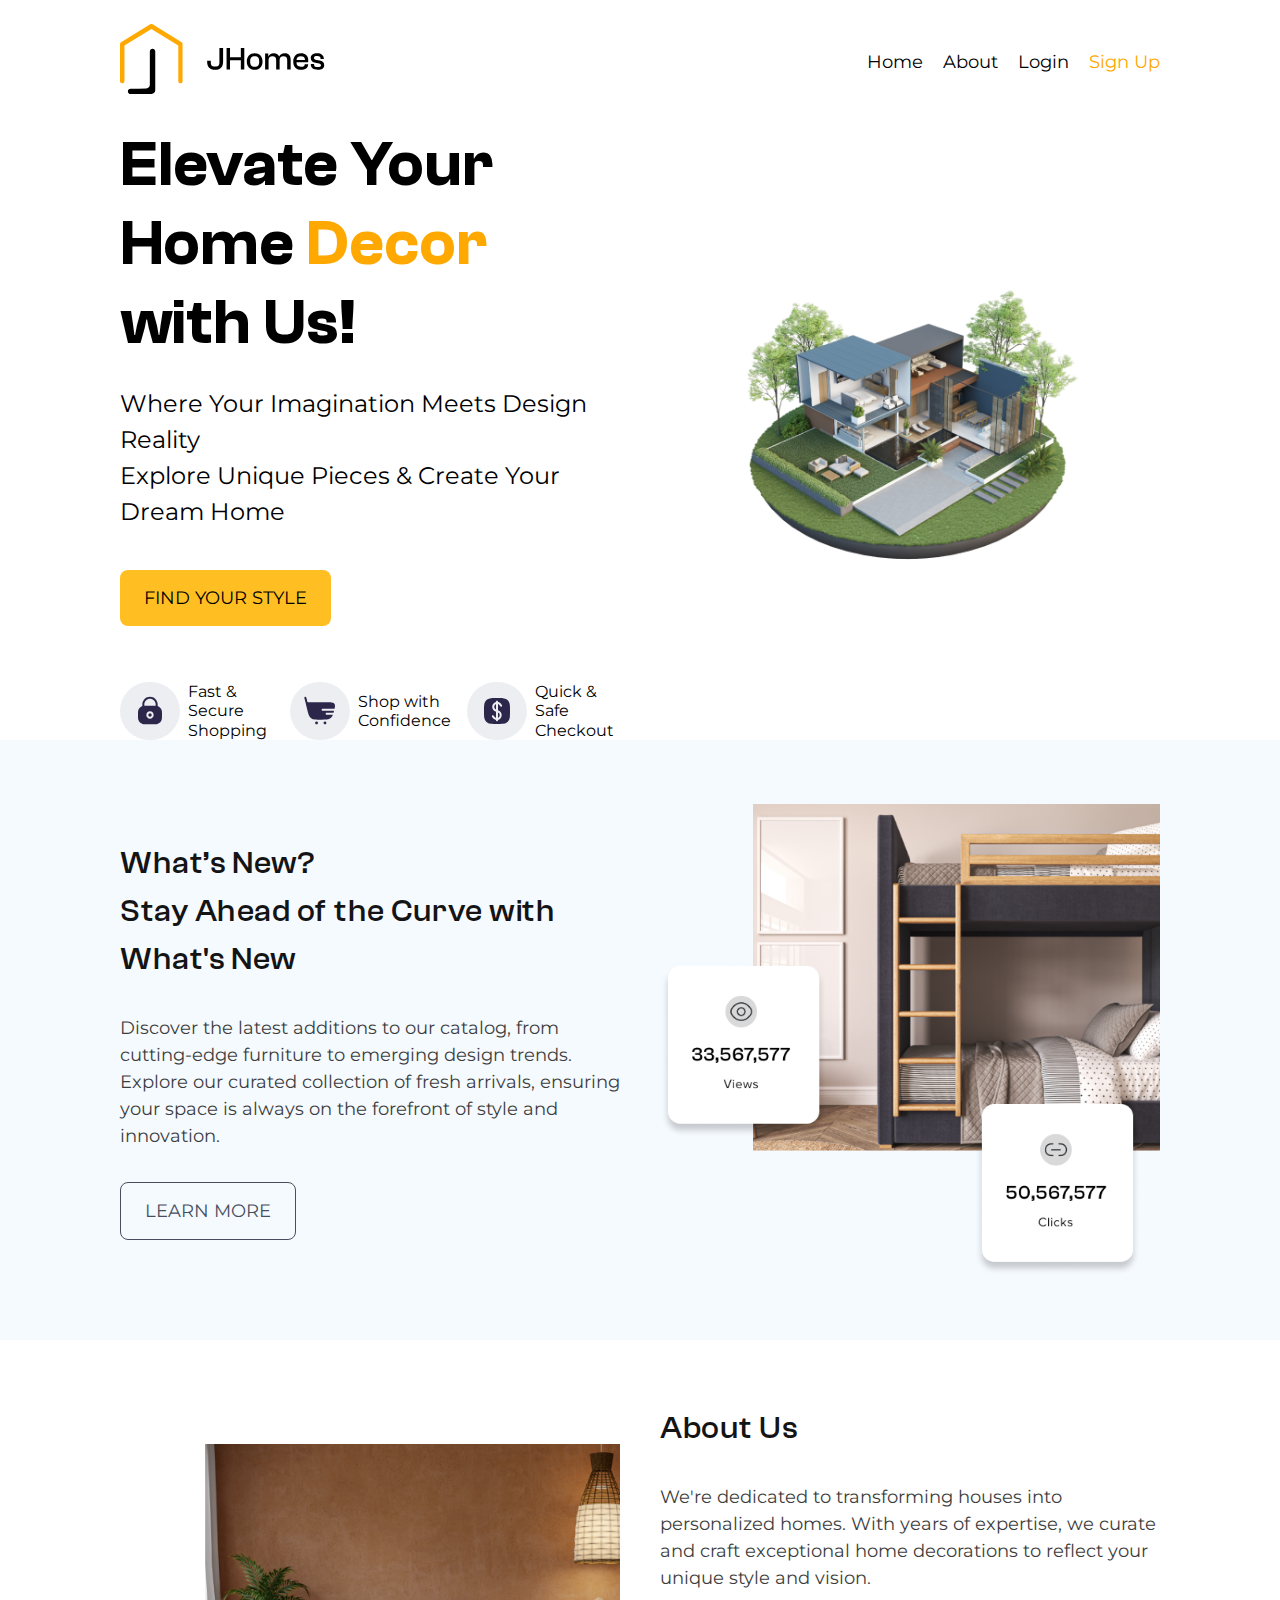
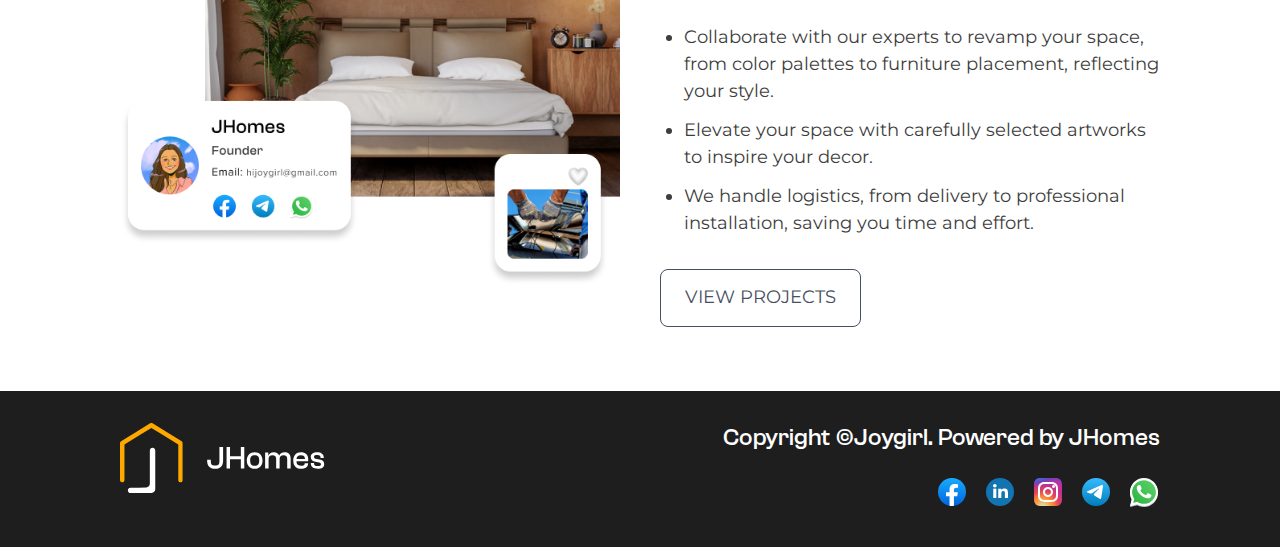
==== index.html @ 0a3f4304 "first commit" ====
<!DOCTYPE html>
<html lang="en">
<head>
  <meta charset="UTF-8">
  <meta name="viewport" content="width=device-width, initial-scale=1.0">
  <title>JHomes</title>
  <link rel="stylesheet" href="fonts/ClashGrotesk/clash-grotesk.css">
  <link rel="preconnect" href="https://fonts.googleapis.com">
  <link rel="preconnect" href="https://fonts.gstatic.com" crossorigin>
  <link href="https://fonts.googleapis.com/css2?family=Montserrat:wght@300;400;500;700&display=swap" rel="stylesheet">
  <link rel="stylesheet" href="styles/reset.css">
  <link rel="stylesheet" href="styles/style.css">
</head>
<body>
  <main>
    <header id="site-header">
      <div>
        <span class="logo">
          <object data="assets/icons/logo_light.svg" type="image/svg+xml"></object>
        </span>
      </div>
      <div id="header_menu">
        <div class="hamburger">
          <span>
            <svg xmlns="http://www.w3.org/2000/svg" width="24" height="24" viewBox="0 0 24 24" fill="none">
              <g id="menu">
              <mask id="mask0_12_203" style="mask-type:alpha" maskUnits="userSpaceOnUse" x="0" y="0" width="24" height="24">
              <rect id="Bounding box" width="24" height="24" fill="#D9D9D9"/>
              </mask>
              <g mask="url(#mask0_12_203)">
              <path id="menu_2" d="M3 18V16H21V18H3ZM3 13V11H21V13H3ZM3 8V6H21V8H3Z" fill="#1C1B1F"/>
              </g>
              </g>
              </svg>
          </span>
        </div>
        <div>
          <nav>
            <a href="#">Home</a>
            <a href="#">About</a>
            <a href="#">Login</a>
            <a href="#">Sign Up</a>
          </nav>
        </div>
      </div>
    </header>
    <div id="container">
      <section id="intro">
        <div>
          <header>
            <h1>Elevate Your Home <span>Decor</span> with Us!</h1>
            <p>Where Your Imagination Meets Design Reality <br /> Explore Unique Pieces & Create Your Dream Home</p>
          </header>
          <div>
            <button class="btn btn-primary">Find Your Style</button>
            <div>
              <div>
                <span>
                    <object data="assets/icons/lock.svg" type="image/svg+xml"></object>
                </span>
                <span>Fast & Secure Shopping</span>
              </div>
              <div>
                <span>
                    <object data="assets/icons/cart.svg" type="image/svg+xml"></object>
                </span>
                <span>Shop with Confidence</span>
              </div>
              <div>
                <span>
                    <object data="assets/icons/dollar.svg" type="image/svg+xml"></object>
                </span>
                <span>Quick & Safe Checkout</span>
              </div>
            </div>
          </div>
        </div>
        <div>
          <img src="./assets/images/hero.png" alt="hero">
        </div>
      </section>
      <section id="feature">
        <div>
          <header>
            <h2>What’s New? <br />  Stay Ahead of the Curve with <br /> What's New</h2>
            <p>Discover the latest additions to our catalog, from cutting-edge furniture to emerging design trends. Explore our curated collection of fresh arrivals, ensuring your space is always on the forefront of style and innovation.</p>
          </header>
          <div>
            <button class="btn btn-secondary">Learn more</button>
          </div>
        </div>
        <div>
          <img src="./assets/images/image_and_links.png" alt="image and links">
        </div>
      </section>
      <section id="about">
        <div>
          <header>
            <h2>About Us</h2>
            <p>We're dedicated to transforming houses into personalized homes. With years of expertise, we curate and craft exceptional home decorations to reflect your unique style and vision.</p>
            <ul>
              <li>Collaborate with our experts to revamp your space, from color palettes to furniture placement, reflecting your style.</li>
              <li>Elevate your space with carefully selected artworks to inspire your decor.</li>
              <li>We handle logistics, from delivery to professional installation, saving you time and effort.</li>
            </ul>
          </header>
          <div>
            <button class="btn btn-secondary">View Projects</button>
          </div>
        </div>
        <div>
          <img src="./assets/images/profile.png" alt="profile">
        </div>
      </section>
    </div>
    <footer id="site-footer">
      <section>
        <header>
          <div>
            <span class="logo">
              <object data="assets/icons/logo_dark.svg" type="image/svg+xml"></object>
            </span>
          </div>
        </header>
        <div>
          <p>Copyright &copy;Joygirl. Powered by JHomes</p>
          <div class="socials">
            <span>
              <object data="assets/icons/facebook.svg" type="image/svg+xml"></object>
            </span>
            <span>
              <object data="assets/icons/linkedin.svg" type="image/svg+xml"></object>
            </span>
            <span>
              <object data="assets/icons/instagram.svg" type="image/svg+xml"></object>
            </span>
            <span>
              <object data="assets/icons/telegram.svg" type="image/svg+xml"></object>
            </span>
            <span>
              <object data="assets/icons/whatsapp.svg" type="image/svg+xml"></object>
            </span>
          </div>
        </div>
      </section>
    </footer>
  </main>
  <script>
    const handleClick = () => {
      console.log("clicked!!")
      if (menu.getAttribute('open') != null) menu.removeAttribute('open')
      else menu.setAttribute("open", '')

    }
    const menu = document.querySelector('#header_menu')
    console.log(menu.querySelector('.hamburger'))
    menu.querySelector('.hamburger').addEventListener("click", handleClick)
  </script>
</body>
</html>
---- fonts/ClashGrotesk/clash-grotesk.css ----
/**
 * @license
 *
 * Font Family: Clash Grotesk
 * Designed by: Indian Type Foundry
 * URL: https://www.fontshare.com/fonts/clash-grotesk
 * © 2023 Indian Type Foundry
 *
 * Font Styles:
 * Clash Grotesk Variable(Variable font)
 * Clash Grotesk Extralight
 * Clash Grotesk Light
 * Clash Grotesk Regular
 * Clash Grotesk Medium
 * Clash Grotesk Semibold
 * Clash Grotesk Bold
 *
*/


/**
* This is a variable font
* You can controll variable axes as shown below:
* font-variation-settings: 'wght' 700.0;
*
* available axes:

* 'wght' (range from 200.0 to 700.0)

*/

@font-face {
  font-family: 'ClashGrotesk-Variable';
  src: url('ClashGrotesk-Variable.woff2') format('woff2'),
       url('ClashGrotesk-Variable.woff') format('woff'),
       url('ClashGrotesk-Variable.ttf') format('truetype');
       font-weight: 200 700;
       font-display: swap;
       font-style: normal;
}


@font-face {
  font-family: 'ClashGrotesk';
  src: url('ClashGrotesk-Extralight.woff2') format('woff2'),
       url('ClashGrotesk-Extralight.woff') format('woff'),
       url('ClashGrotesk-Extralight.ttf') format('truetype');
       font-weight: 200;
       font-display: swap;
       font-style: normal;
}


@font-face {
  font-family: 'ClashGrotesk';
  src: url('ClashGrotesk-Light.woff2') format('woff2'),
       url('ClashGrotesk-Light.woff') format('woff'),
       url('ClashGrotesk-Light.ttf') format('truetype');
       font-weight: 300;
       font-display: swap;
       font-style: normal;
}


@font-face {
  font-family: 'ClashGrotesk';
  src: url('ClashGrotesk-Regular.woff2') format('woff2'),
       url('ClashGrotesk-Regular.woff') format('woff'),
       url('ClashGrotesk-Regular.ttf') format('truetype');
       font-weight: 400;
       font-display: swap;
       font-style: normal;
}


@font-face {
  font-family: 'ClashGrotesk';
  src: url('ClashGrotesk-Medium.woff2') format('woff2'),
       url('ClashGrotesk-Medium.woff') format('woff'),
       url('ClashGrotesk-Medium.ttf') format('truetype');
       font-weight: 500;
       font-display: swap;
       font-style: normal;
}


@font-face {
  font-family: 'ClashGrotesk';
  src: url('ClashGrotesk-Semibold.woff2') format('woff2'),
       url('ClashGrotesk-Semibold.woff') format('woff'),
       url('ClashGrotesk-Semibold.ttf') format('truetype');
       font-weight: 600;
       font-display: swap;
       font-style: normal;
}


@font-face {
  font-family: 'ClashGrotesk';
  src: url('ClashGrotesk-Bold.woff2') format('woff2'),
       url('ClashGrotesk-Bold.woff') format('woff'),
       url('ClashGrotesk-Bold.ttf') format('truetype');
       font-weight: 700;
       font-display: swap;
       font-style: normal;
}
---- styles/style.css ----
* {
  padding: 0;
  margin: 0;
  box-sizing: border-box;
}

body {
  font-family: 'Montserrat', sans-serif;
  background-color: var(--clr-light-100);
  color: var(--clr-dark-300)
}

h1, h2, h3, h4, h5, h6 {
  font-family: "ClashGrotesk";
}
h1{
  font-size: 4rem;
  font-style: normal;
  font-weight: 600;
  line-height: normal;
}
h2 {
  font-size: 2rem;
  font-style: normal;
  font-weight: 500;
  line-height: 3rem;
  letter-spacing: 0.03125rem;
  color: var(--clr-dark-200);
}

p {
  font-size: 1.125rem;
  font-style: normal;
  font-weight: 400;
  line-height: 1.6875rem;
  color: var(--clr-text)
}

.btn {
  display: inline-flex;
  text-transform: uppercase;
  padding: 0.90625rem 1.5rem;
  justify-content: center;
  align-items: center;
  gap: 0.625rem;
  border-radius: 0.5rem;
  font-size: 1.125rem;
  cursor: pointer;
}
.btn.btn-primary {
  background-color: var(--clr-primary-100);
  color: var(--clr-dark-300)
}
.btn.btn-secondary {
  border: 1px solid var(--clr-dark-100);
  color: var(--clr-dark-100)
}

:root {
  --clr-primary-100: #FFBF23;
  --clr-primary-200: #FFA800;
  --clr-dark-100: #464E5F;
  --clr-dark-200: #141414;
  --clr-dark-300: #000;
  --clr-light-100: #fff;
  --clr-light-200: #F5FAFF;
  --clr-text: #3D3D3D;
  --page-padding: 7.5rem;
}
#site-header, #site-footer > section , #container > section {
  padding-inline: var(--page-padding);
}


#site-header {
  padding-block: 1.5rem;
  display: flex;
  align-items: center;
  justify-content: space-between;
}
#site-header .hamburger {
  display: none;
}
#site-header > div nav {
  display: inline-flex;
  gap: 1.25rem;
}
#site-header > div nav > a {
  color: var(--clr-dark-300);
  font-size: 1.125rem;
  font-style: normal;
  font-weight: 400;
  line-height: normal;
  text-decoration: none;
}
#site-header > div nav > a:hover {
  text-decoration: underline;
}
#site-header > div nav > a:nth-last-of-type(1) {
  color: var(--clr-primary-200);
}

#container > section {
  display: flex;
  align-items: center;
  width: 100%;
  justify-content: space-between;
  gap: 2.5rem;
}
#container > section > * {
  flex-basis: 100%;
}
#container > section > div:nth-child(2) {
  height: 100%;
  display: flex;
}
#container > section > div:nth-child(2) > img {
  width: 100%;
  height: 100%;
  object-fit: contain;
}
#container > section:nth-child(even) {
  background-color: var(--clr-light-200);
}
#container > section:not(section#intro) {
  padding-block: 4rem;
}
#container > section:not(section#intro):nth-of-type(odd) {
  flex-direction: row-reverse;
}
#container > section:not(section#intro) > div:nth-child(1) {
  display: flex;
  flex-direction: column;
  gap: 2rem;
}
#container > section:not(section#intro) > div:nth-child(1) > header {
  display: flex;
  flex-direction: column;
  gap: 2rem;
}
#container > section:not(section#intro) > div:nth-child(1) > header > p {
  font-style: normal;
  line-height: 1.6875rem;
}


section#intro > div:nth-child(1) {
  display: flex;
  flex-direction: column;
  gap: 2.5rem;
}
section#intro > div:nth-child(1) > header {
  display: flex;
  flex-direction: column;
  gap: 1.5rem;
}
section#intro > div:nth-child(1) > header > h1 > span {
  color: var(--clr-primary-200);
}
section#intro > div:nth-child(1) > header > p {
  font-size: 1.5rem;
  font-style: normal;
  line-height: 2.25rem;
  color: var(--clr-dark-300)
}
section#intro > div:nth-child(1) > div {
  display: flex;
  flex-direction: column;
  gap: 3.5rem;
}
section#intro > div:nth-child(1) > div > button {
  align-self: flex-start;
}
section#intro > div:nth-child(1) > div > div {
  display: flex;
  gap: 1rem;
  align-items: center;
}
section#intro > div:nth-child(1) > div > div > div {
  display: inline-flex;
  align-items: center;
  gap: .5rem;
  flex-basis: 100%;
  font-size: 1rem;
  line-height: 1.2rem;
}
section#intro > div:nth-child(1) > div > div > div > span:nth-child(1) {
  display: inline-flex;
  padding: 0.8125rem 0.875rem;
  box-sizing: content-box;
  width: 2rem;
  height: 2rem;
  border-radius: 2rem;
  background: rgba(56, 71, 109, 0.09);
}

section#about > div:nth-child(1) > header > ul {
  display: flex;
  gap: .75rem;
  flex-direction: column;
  margin-left: 1.5rem;
  color: var(--clr-text);
  font-size: 1.125rem;
  font-style: normal;
  line-height: 1.6875rem;
}

#site-footer {
  background: #1E1E1E;
  padding-block: 2rem;
}
#site-footer p {
  color: var(--clr-light-100);
  font-family: "ClashGrotesk";
  font-size: 1.5rem;
  font-style: normal;
  font-weight: 500;
  line-height: normal;
}

#site-footer > section {
  display: flex;
  justify-content: space-between;
  gap: 1rem;
}

#site-footer > section > div {
  display: inline-flex;
  flex-direction: column;
  align-items: flex-end;
  gap: 1.5rem;
}
#site-footer > section > div > div {
  display: inline-flex;
  gap: 1rem;
}

@media screen and (max-width: 1024px) {
  :root {
    --page-padding: 4rem
  }
}
@media screen and (max-width: 768px) {
  .logo {
    width: 8rem;
    display: inline-flex;
  }
  .logo > object {
    object-fit: contain;
    width: 100%
  }
  :root {
    --page-padding: 2rem
  }
  #container > section {
    flex-direction: column !important;
  }
  #site-footer > section {
    flex-direction: column;
  }
  #site-footer > section > div {
    align-items: flex-start;
    gap: 1.5rem;
  }
}
@media screen and (max-width: 500px) {
  .logo {
    width: 6rem;
  }
  h1 {
    font-size: 2rem
  }
  h2 {
    font-size: 1.5rem;
    line-height: 2.25rem;
  }
  p {
    font-size: 1rem;
  }
  .btn {
    width: 100%
  }
  :root {
    --page-padding: 1.25rem
  }
  #site-header {
    padding-block: 1rem;
    position: relative;
  }
  #site-header .hamburger {
    display: block;
  }
  #site-header > #header_menu > div:nth-child(2) {
    /* bottom: 0; */
    right: .5rem;
    left: .5rem;
    position: absolute;
    display: none;
    /* translate: 0 100%; */
    background-color: var(--clr-light-100);
    padding: 1rem;
    border: 1px solid var(--clr-dark-100);
    border-radius: .5rem;
    margin-top: 1rem;
    box-shadow: 10px 10px 100px var(--clr-dark-100);
    transition: color 600ms 0 linear;
    text-align: center;
  }
  #site-header > #header_menu > div:nth-child(2) > nav {
    flex-direction: column;
  }
  #site-header > #header_menu[open] > div:nth-child(2) {
    display: block;
  }

  #site-header > div nav > a {
    font-size: 1rem;
  }



  #container > section {
    gap: 1.5rem;
  }
  #container > section:not(section#intro) {
    padding-block: 2.5rem;
  }
  #container > section:not(section#intro) > div:nth-child(1) {
    gap: 1.5rem;
  }
  #container > section:not(section#intro) > div:nth-child(1) > header {
    gap: 1.5rem;
  }
  #container > section:not(section#intro) > div:nth-child(1) > header > p {
    line-height: inherit;
  }

  section#intro > div:nth-child(1) {
    display: flex;
    flex-direction: column;
    gap: 1.5rem;
  }
  section#intro > div:nth-child(1) > header {
    gap: 1rem;
  }
  section#intro > div:nth-child(1) > header > p {
    font-size: inherit;
    line-height: inherit
  }
  section#intro > div:nth-child(1) > div {
    gap: 1.5rem;
  }
  section#intro > div:nth-child(1) > div > button {
    align-self: stretch;
  }
  section#intro > div:nth-child(1) > div > div > div {
    font-size: 0.5rem;
    line-height: 0.6rem;
  }
  section#intro > div:nth-child(1) > div > div > div > span:nth-child(1) {
    padding: .5rem;
    width: 1.25rem;
    height: 1.25rem;
  }
  section#intro > div:nth-child(2) {
    width: 100%;
  }
  section#intro > div:nth-child(2) > img {
    height: 17.875rem;
    object-fit: cover;
  }

  section#about > div:nth-child(1) > header > ul {
    gap: .5rem;
    font-size: 1rem;
    line-height: 1.5em;
  }

  #site-footer p {
    font-size: .75rem;
  }
  #site-footer > section {
    align-items: center;
    gap: 2rem;
  }
  #site-footer > section > div {
    align-items: center;
    gap: 1rem;
  }
  #site-footer > section > div > div {
    gap: .5rem;
  }
}
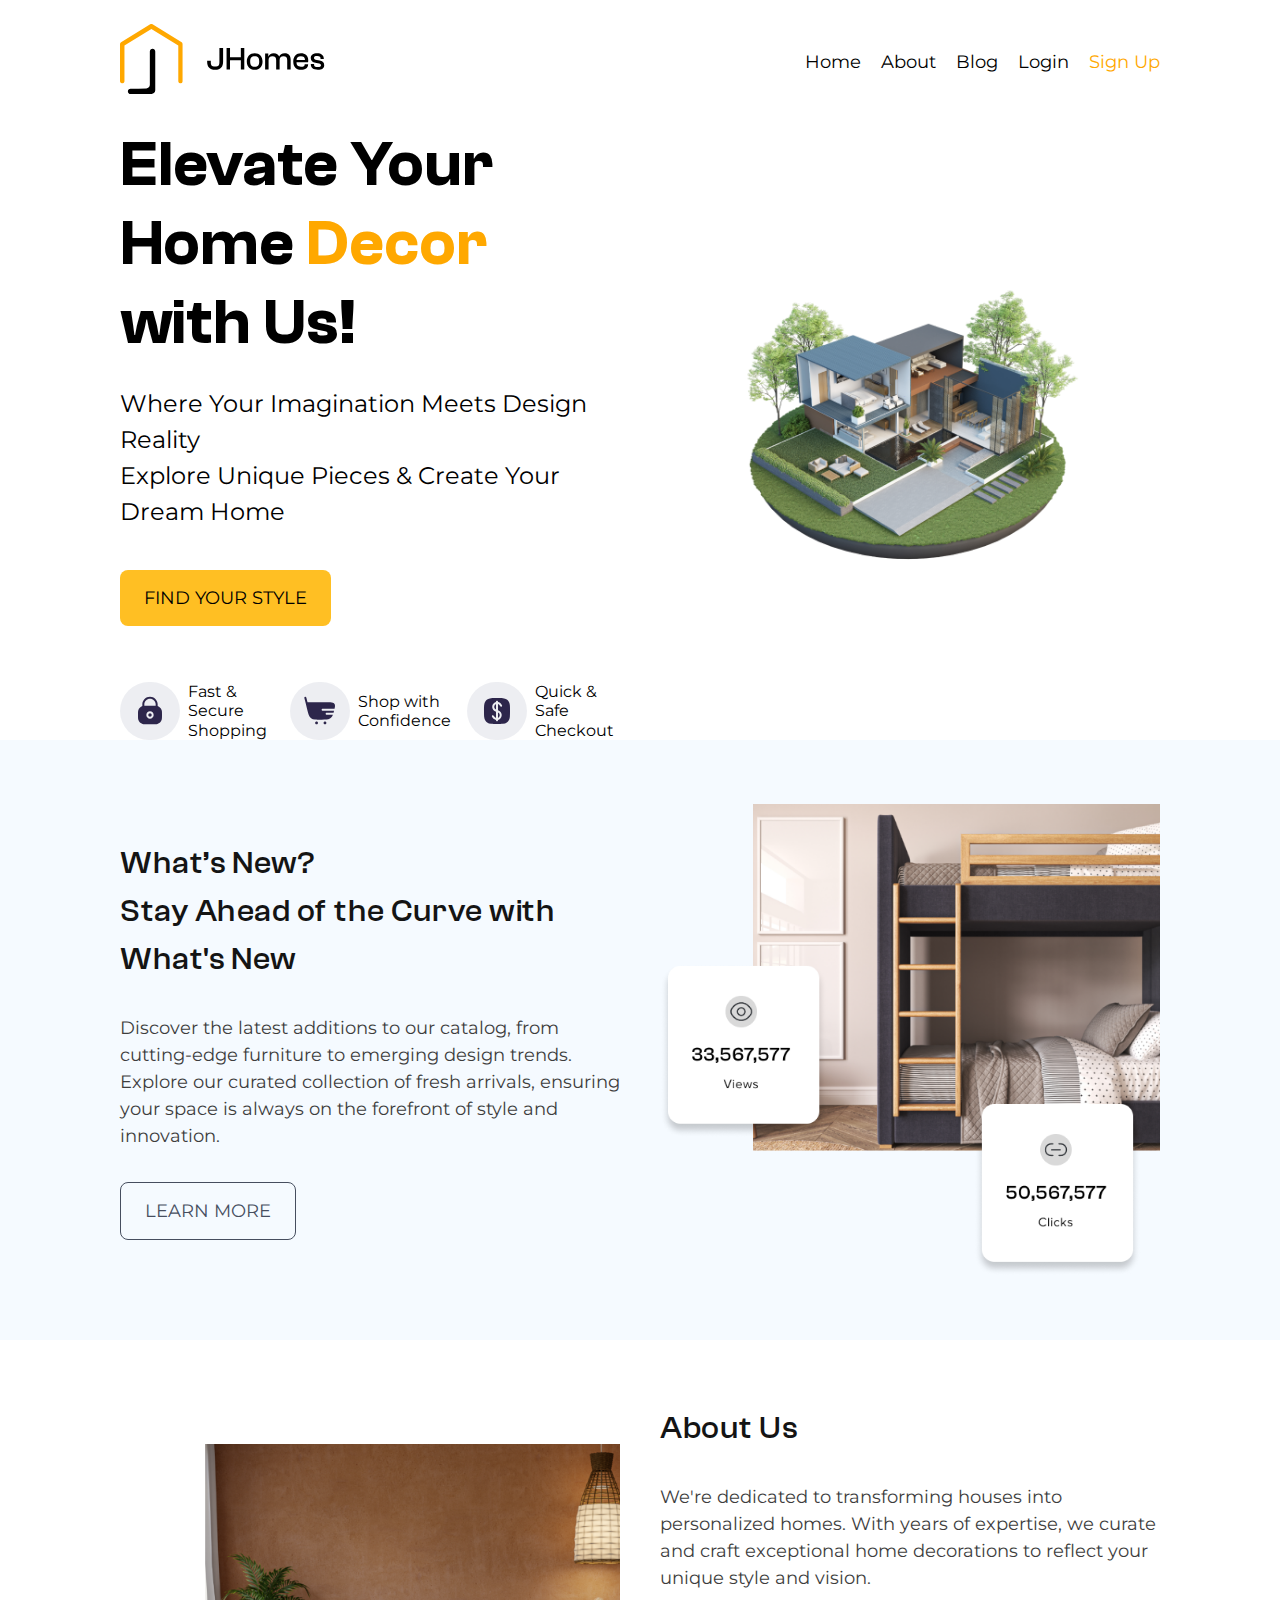
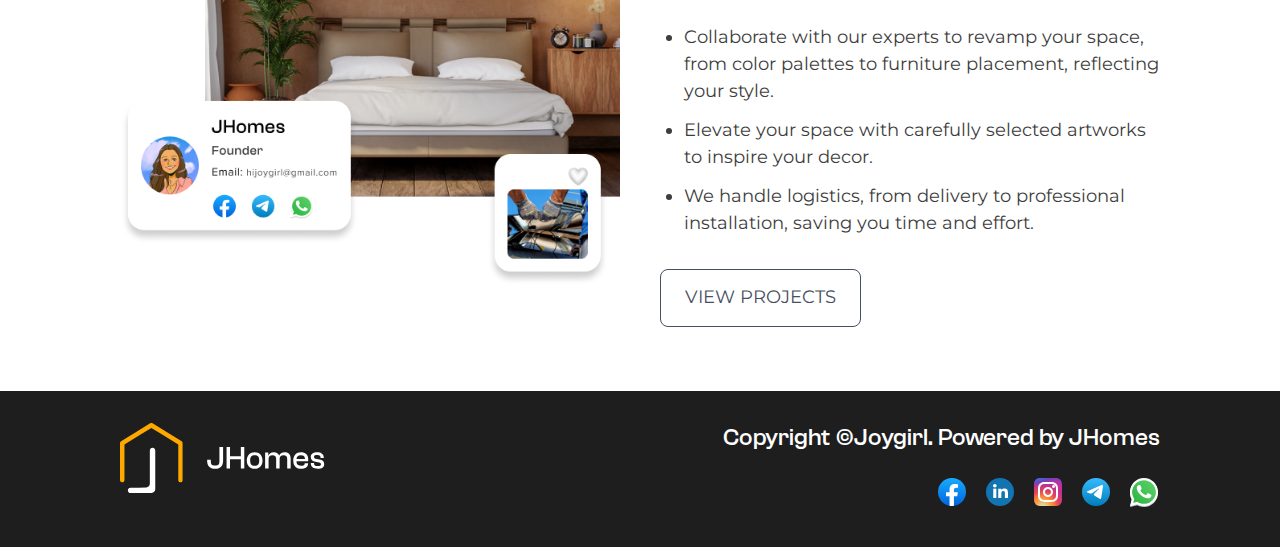
==== commit 3b873a62: "fix: broken page links" ====
--- a/index.html
+++ b/index.html
@@ -9,7 +9,8 @@
   <link rel="preconnect" href="https://fonts.gstatic.com" crossorigin>
   <link href="https://fonts.googleapis.com/css2?family=Montserrat:wght@300;400;500;700&display=swap" rel="stylesheet">
   <link rel="stylesheet" href="styles/reset.css">
-  <link rel="stylesheet" href="styles/style.css">
+  <link rel="stylesheet" href="styles/main.css">
+  <link rel="stylesheet" href="styles/home.css">
 </head>
 <body>
   <main>
@@ -36,10 +37,11 @@
         </div>
         <div>
           <nav>
-            <a href="#">Home</a>
-            <a href="#">About</a>
-            <a href="#">Login</a>
-            <a href="#">Sign Up</a>
+            <a class="active">Home</a>
+            <a href="/about.html">About</a>
+            <a href="/blog.html">Blog</a>
+            <a href="/login.html">Login</a>
+            <a href="/join.html">Sign Up</a>
           </nav>
         </div>
       </div>
@@ -145,16 +147,6 @@
       </section>
     </footer>
   </main>
-  <script>
-    const handleClick = () => {
-      console.log("clicked!!")
-      if (menu.getAttribute('open') != null) menu.removeAttribute('open')
-      else menu.setAttribute("open", '')
-
-    }
-    const menu = document.querySelector('#header_menu')
-    console.log(menu.querySelector('.hamburger'))
-    menu.querySelector('.hamburger').addEventListener("click", handleClick)
-  </script>
+  <script src="scripts/main.js" />
 </body>
 </html>--- a/styles/main.css
+++ b/styles/main.css
@@ -0,0 +1,253 @@
+* {
+  padding: 0;
+  margin: 0;
+  box-sizing: border-box;
+}
+
+body {
+  font-family: 'Montserrat', sans-serif;
+  background-color: var(--clr-light-100);
+  color: var(--clr-dark-300)
+}
+
+h1, h2, h3, h4, h5, h6 {
+  font-family: "ClashGrotesk";
+}
+h1{
+  font-size: 4rem;
+  font-style: normal;
+  font-weight: 600;
+  line-height: normal;
+}
+h2 {
+  font-size: 2rem;
+  font-style: normal;
+  font-weight: 500;
+  line-height: 3rem;
+  letter-spacing: 0.03125rem;
+  color: var(--clr-dark-200);
+}
+
+p {
+  font-size: 1.125rem;
+  font-style: normal;
+  font-weight: 400;
+  line-height: 1.6875rem;
+  color: var(--clr-text)
+}
+
+.btn {
+  display: inline-flex;
+  text-transform: uppercase;
+  padding: 0.90625rem 1.5rem;
+  justify-content: center;
+  align-items: center;
+  gap: 0.625rem;
+  border-radius: 0.5rem;
+  font-size: 1.125rem;
+  cursor: pointer;
+}
+.btn.btn-primary {
+  background-color: var(--clr-primary-100);
+  color: var(--clr-dark-300)
+}
+.btn.btn-secondary {
+  border: 1px solid var(--clr-dark-100);
+  color: var(--clr-dark-100)
+}
+
+:root {
+  --clr-primary-100: #FFBF23;
+  --clr-primary-200: #FFA800;
+  --clr-dark-100: #464E5F;
+  --clr-dark-200: #141414;
+  --clr-dark-300: #000;
+  --clr-light-100: #fff;
+  --clr-light-200: #F5FAFF;
+  --clr-text: #3D3D3D;
+  --page-padding: 7.5rem;
+}
+#site-header, #site-footer > section , #container > section {
+  padding-inline: var(--page-padding);
+}
+
+
+#site-header {
+  padding-block: 1.5rem;
+  display: flex;
+  align-items: center;
+  justify-content: space-between;
+}
+#site-header .hamburger {
+  display: none;
+}
+#site-header > div nav {
+  display: inline-flex;
+  gap: 1.25rem;
+}
+#site-header > div nav > a {
+  color: var(--clr-dark-300);
+  font-size: 1.125rem;
+  font-style: normal;
+  font-weight: 400;
+  line-height: normal;
+  text-decoration: none;
+}
+#site-header > div nav > a:hover {
+  text-decoration: underline;
+}
+#site-header > div nav > a:nth-last-of-type(1) {
+  color: var(--clr-primary-200);
+}
+
+#container > section {
+  display: flex;
+  align-items: center;
+  width: 100%;
+  justify-content: space-between;
+  gap: 2.5rem;
+}
+#container > section > * {
+  flex-basis: 100%;
+}
+#container > section:not(section#intro) {
+  padding-block: 4rem;
+}
+
+
+
+#site-footer {
+  background: #1E1E1E;
+  padding-block: 2rem;
+}
+#site-footer p {
+  color: var(--clr-light-100);
+  font-family: "ClashGrotesk";
+  font-size: 1.5rem;
+  font-style: normal;
+  font-weight: 500;
+  line-height: normal;
+}
+
+#site-footer > section {
+  display: flex;
+  justify-content: space-between;
+  gap: 1rem;
+}
+
+#site-footer > section > div {
+  display: inline-flex;
+  flex-direction: column;
+  align-items: flex-end;
+  gap: 1.5rem;
+}
+#site-footer > section > div > div {
+  display: inline-flex;
+  gap: 1rem;
+}
+
+@media screen and (max-width: 1024px) {
+  :root {
+    --page-padding: 4rem
+  }
+}
+
+@media screen and (max-width: 768px) {
+  .logo {
+    width: 8rem;
+    display: inline-flex;
+  }
+  .logo > object {
+    object-fit: contain;
+    width: 100%
+  }
+  :root {
+    --page-padding: 2rem
+  }
+  #container > section {
+    flex-direction: column !important;
+  }
+  #site-footer > section {
+    flex-direction: column;
+  }
+  #site-footer > section > div {
+    align-items: flex-start;
+    gap: 1.5rem;
+  }
+}
+
+@media screen and (max-width: 500px) {
+  .logo {
+    width: 6rem;
+  }
+  h1 {
+    font-size: 2rem
+  }
+  h2 {
+    font-size: 1.5rem;
+    line-height: 2.25rem;
+  }
+  p {
+    font-size: 1rem;
+  }
+  .btn {
+    width: 100%
+  }
+  :root {
+    --page-padding: 1.25rem
+  }
+  #site-header {
+    padding-block: 1rem;
+    position: relative;
+  }
+  #site-header .hamburger {
+    display: block;
+  }
+  #site-header > #header_menu > div:nth-child(2) {
+    /* bottom: 0; */
+    right: .5rem;
+    left: .5rem;
+    position: absolute;
+    display: none;
+    /* translate: 0 100%; */
+    background-color: var(--clr-light-100);
+    padding: 1rem;
+    border: 1px solid var(--clr-dark-100);
+    border-radius: .5rem;
+    margin-top: 1rem;
+    box-shadow: 10px 10px 100px var(--clr-dark-100);
+    transition: color 600ms 0 linear;
+    text-align: center;
+  }
+  #site-header > #header_menu > div:nth-child(2) > nav {
+    flex-direction: column;
+  }
+  #site-header > #header_menu[open] > div:nth-child(2) {
+    display: block;
+  }
+
+  #site-header > div nav > a {
+    font-size: 1rem;
+  }
+  #container > section {
+    gap: 1.5rem;
+  }
+  #container > section:not(section#intro) {
+    padding-block: 2.5rem;
+  }
+
+  #site-footer p {
+    font-size: .75rem;
+  }
+  #site-footer > section {
+    align-items: center;
+    gap: 2rem;
+  }
+  #site-footer > section > div {
+    align-items: center;
+    gap: 1rem;
+  }
+  #site-footer > section > div > div {
+    gap: .5rem;
+  }
+}--- a/styles/home.css
+++ b/styles/home.css
@@ -0,0 +1,148 @@
+#container > section > div:nth-child(2) {
+  height: 100%;
+  display: flex;
+}
+#container > section > div:nth-child(2) > img {
+  width: 100%;
+  height: 100%;
+  object-fit: contain;
+}
+#container > section:nth-child(even) {
+  background-color: var(--clr-light-200);
+}
+#container > section:not(section#intro):nth-of-type(odd) {
+  flex-direction: row-reverse;
+}
+#container > section:not(section#intro) > div:nth-child(1) {
+  display: flex;
+  flex-direction: column;
+  gap: 2rem;
+}
+#container > section:not(section#intro) > div:nth-child(1) > header {
+  display: flex;
+  flex-direction: column;
+  gap: 2rem;
+}
+#container > section:not(section#intro) > div:nth-child(1) > header > p {
+  font-style: normal;
+  line-height: 1.6875rem;
+}
+
+
+section#intro > div:nth-child(1) {
+  display: flex;
+  flex-direction: column;
+  gap: 2.5rem;
+}
+section#intro > div:nth-child(1) > header {
+  display: flex;
+  flex-direction: column;
+  gap: 1.5rem;
+}
+section#intro > div:nth-child(1) > header > h1 > span {
+  color: var(--clr-primary-200);
+}
+section#intro > div:nth-child(1) > header > p {
+  font-size: 1.5rem;
+  font-style: normal;
+  line-height: 2.25rem;
+  color: var(--clr-dark-300)
+}
+section#intro > div:nth-child(1) > div {
+  display: flex;
+  flex-direction: column;
+  gap: 3.5rem;
+}
+section#intro > div:nth-child(1) > div > button {
+  align-self: flex-start;
+}
+section#intro > div:nth-child(1) > div > div {
+  display: flex;
+  gap: 1rem;
+  align-items: center;
+}
+section#intro > div:nth-child(1) > div > div > div {
+  display: inline-flex;
+  align-items: center;
+  gap: .5rem;
+  flex-basis: 100%;
+  font-size: 1rem;
+  line-height: 1.2rem;
+}
+section#intro > div:nth-child(1) > div > div > div > span:nth-child(1) {
+  display: inline-flex;
+  padding: 0.8125rem 0.875rem;
+  box-sizing: content-box;
+  width: 2rem;
+  height: 2rem;
+  border-radius: 2rem;
+  background: rgba(56, 71, 109, 0.09);
+}
+
+section#about > div:nth-child(1) > header > ul {
+  display: flex;
+  gap: .75rem;
+  flex-direction: column;
+  margin-left: 1.5rem;
+  color: var(--clr-text);
+  font-size: 1.125rem;
+  font-style: normal;
+  line-height: 1.6875rem;
+}
+
+
+
+@media screen and (max-width: 500px) {
+
+  #container > section:not(section#intro) > div:nth-child(1) {
+    gap: 1.5rem;
+  }
+  #container > section:not(section#intro) > div:nth-child(1) > header {
+    gap: 1.5rem;
+  }
+  #container > section:not(section#intro) > div:nth-child(1) > header > p {
+    line-height: inherit;
+  }
+
+  section#intro > div:nth-child(1) {
+    display: flex;
+    flex-direction: column;
+    gap: 1.5rem;
+  }
+  section#intro > div:nth-child(1) > header {
+    gap: 1rem;
+  }
+  section#intro > div:nth-child(1) > header > p {
+    font-size: inherit;
+    line-height: inherit
+  }
+  section#intro > div:nth-child(1) > div {
+    gap: 1.5rem;
+  }
+  section#intro > div:nth-child(1) > div > button {
+    align-self: stretch;
+  }
+  section#intro > div:nth-child(1) > div > div > div {
+    font-size: 0.5rem;
+    line-height: 0.6rem;
+  }
+  section#intro > div:nth-child(1) > div > div > div > span:nth-child(1) {
+    padding: .5rem;
+    width: 1.25rem;
+    height: 1.25rem;
+  }
+  section#intro > div:nth-child(2) {
+    width: 100%;
+  }
+  section#intro > div:nth-child(2) > img {
+    height: 17.875rem;
+    object-fit: cover;
+  }
+
+  section#about > div:nth-child(1) > header > ul {
+    gap: .5rem;
+    font-size: 1rem;
+    line-height: 1.5em;
+  }
+
+}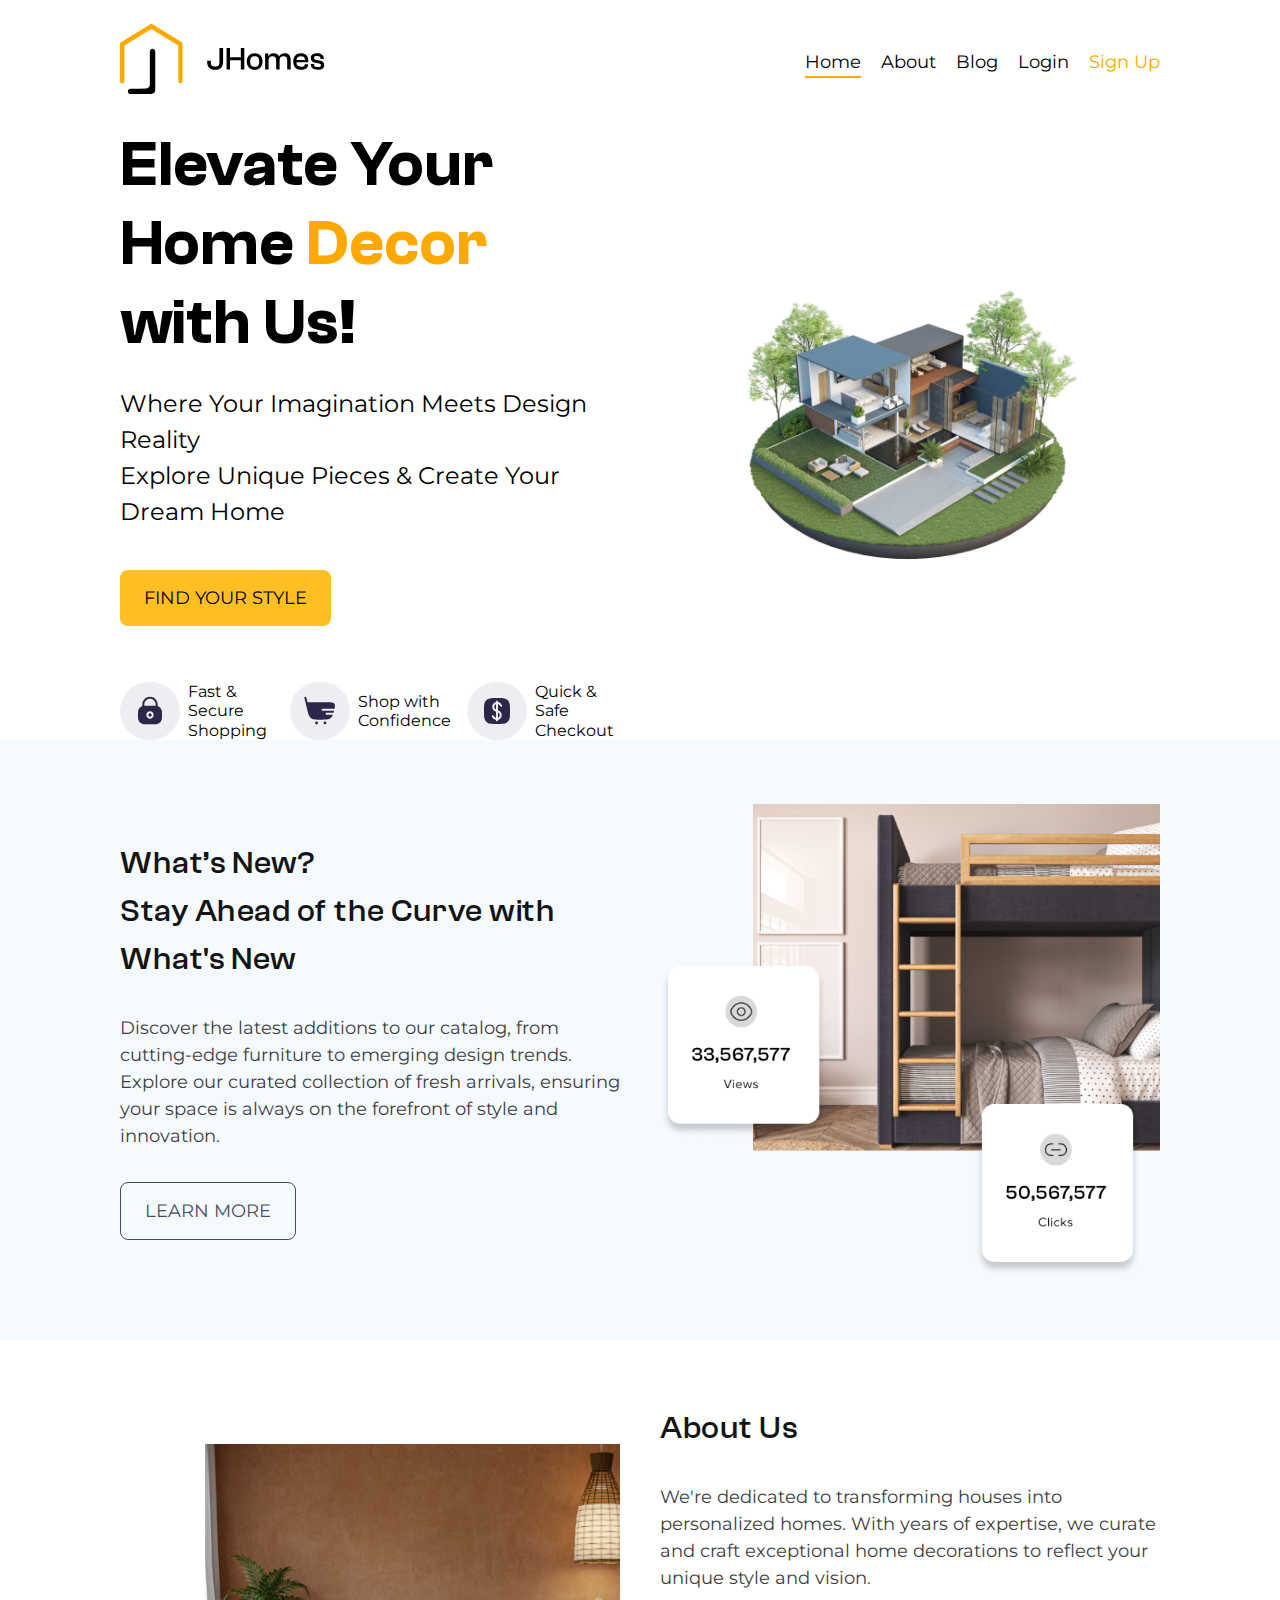
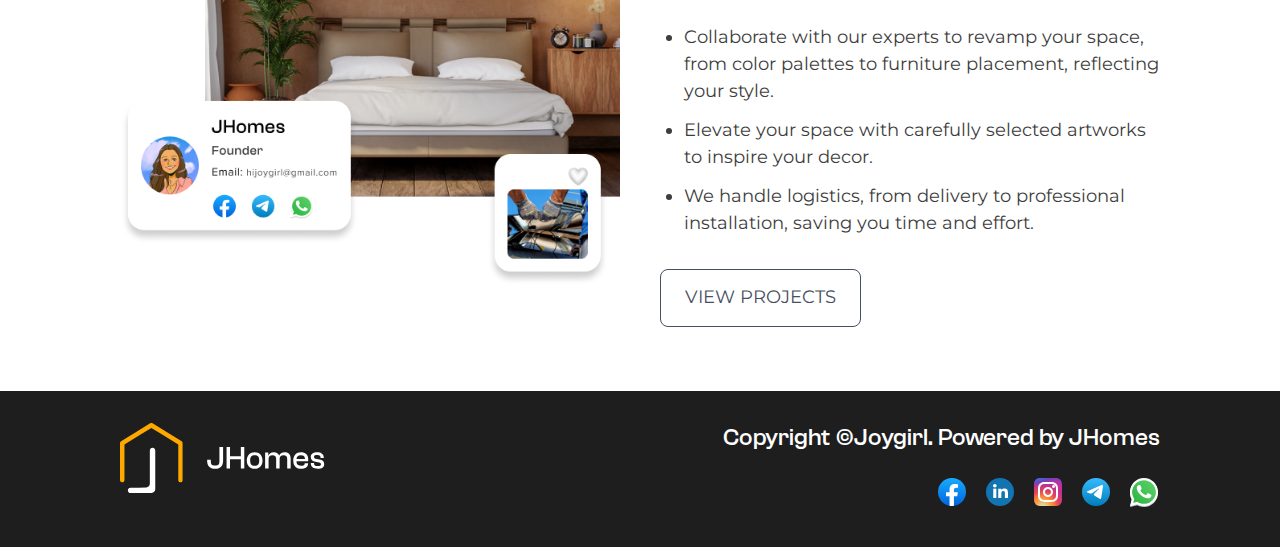
==== commit d83d0b6f: "blog page complete" ====
--- a/index.html
+++ b/index.html
@@ -8,6 +8,8 @@
   <link rel="preconnect" href="https://fonts.googleapis.com">
   <link rel="preconnect" href="https://fonts.gstatic.com" crossorigin>
   <link href="https://fonts.googleapis.com/css2?family=Montserrat:wght@300;400;500;700&display=swap" rel="stylesheet">
+  <link href="https://unpkg.com/aos@2.3.1/dist/aos.css" rel="stylesheet">
+  <script src="https://unpkg.com/aos@2.3.1/dist/aos.js"></script>
   <link rel="stylesheet" href="styles/reset.css">
   <link rel="stylesheet" href="styles/main.css">
   <link rel="stylesheet" href="styles/home.css">
--- a/styles/main.css
+++ b/styles/main.css
@@ -7,7 +7,8 @@
 body {
   font-family: 'Montserrat', sans-serif;
   background-color: var(--clr-light-100);
-  color: var(--clr-dark-300)
+  color: var(--clr-dark-300);
+  overflow-x: hidden;
 }
 
 h1, h2, h3, h4, h5, h6 {
@@ -92,9 +93,16 @@
   font-weight: 400;
   line-height: normal;
   text-decoration: none;
-}
-#site-header > div nav > a:hover {
-  text-decoration: underline;
+  cursor: pointer;
+  text-underline-offset: 8px;
+  text-decoration-thickness: 2px;
+}
+#site-header > div nav > a.active {
+  text-decoration-line: underline;
+  text-decoration-color: var(--clr-primary-200);
+}
+#site-header > div nav > a:not(.active):hover {
+  text-decoration-line: underline;
 }
 #site-header > div nav > a:nth-last-of-type(1) {
   color: var(--clr-primary-200);
@@ -107,9 +115,7 @@
   justify-content: space-between;
   gap: 2.5rem;
 }
-#container > section > * {
-  flex-basis: 100%;
-}
+
 #container > section:not(section#intro) {
   padding-block: 4rem;
 }
@@ -218,6 +224,7 @@
     box-shadow: 10px 10px 100px var(--clr-dark-100);
     transition: color 600ms 0 linear;
     text-align: center;
+    z-index: 99;
   }
   #site-header > #header_menu > div:nth-child(2) > nav {
     flex-direction: column;
--- a/styles/home.css
+++ b/styles/home.css
@@ -1,3 +1,7 @@
+#container > section > * {
+  flex-basis: 100%;
+}
+
 #container > section > div:nth-child(2) {
   height: 100%;
   display: flex;
